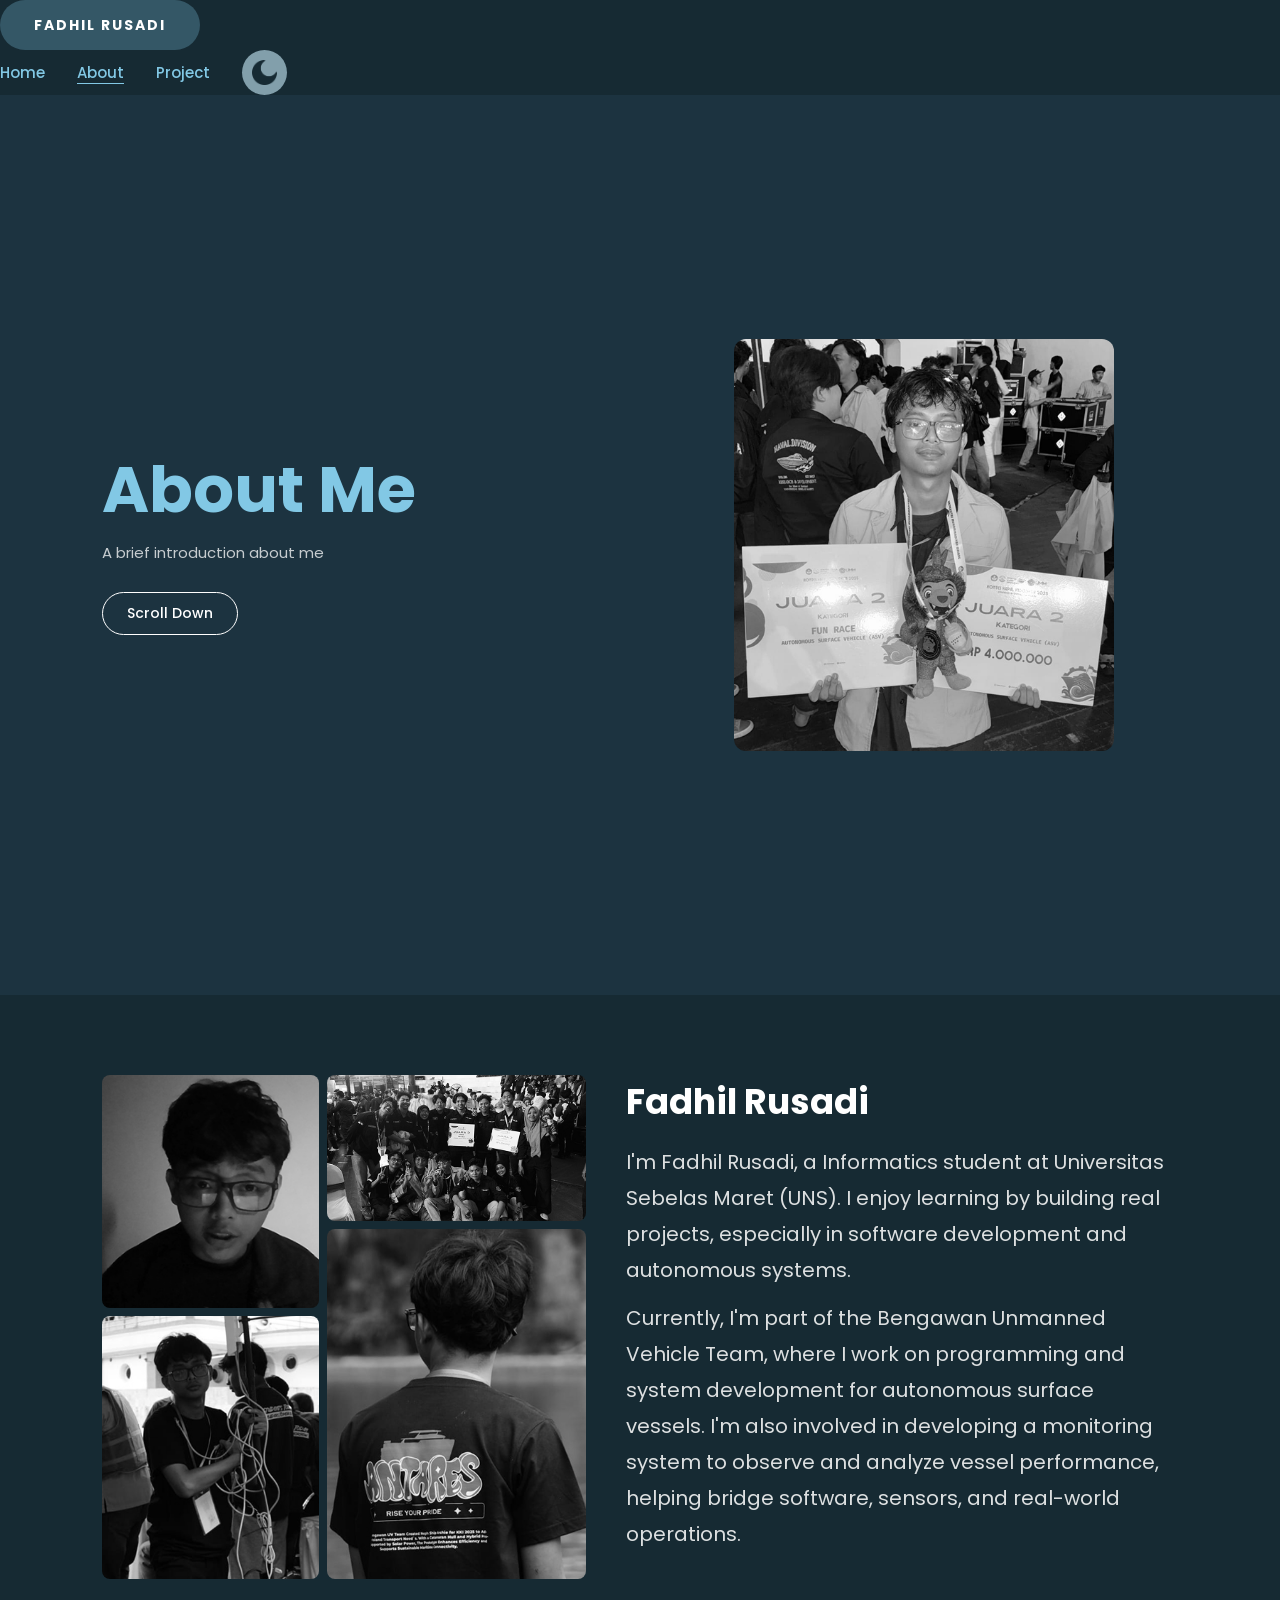
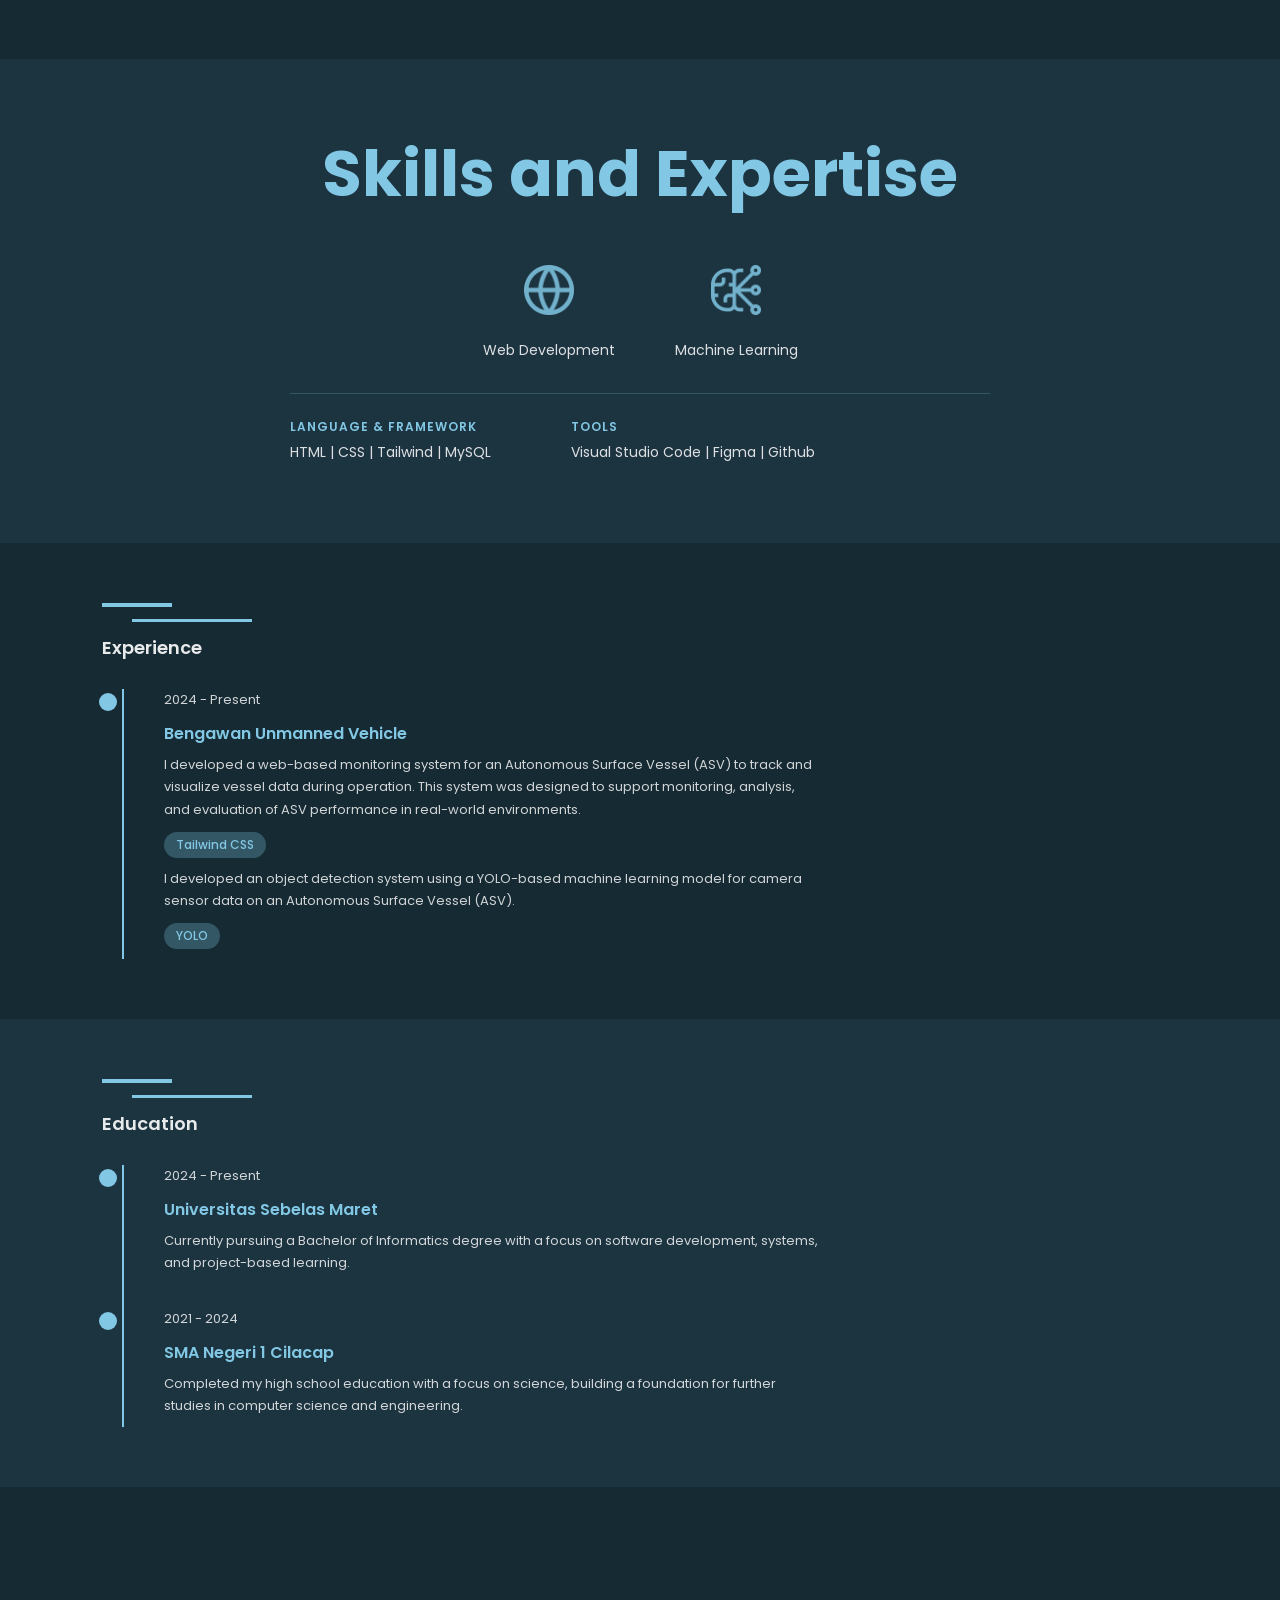
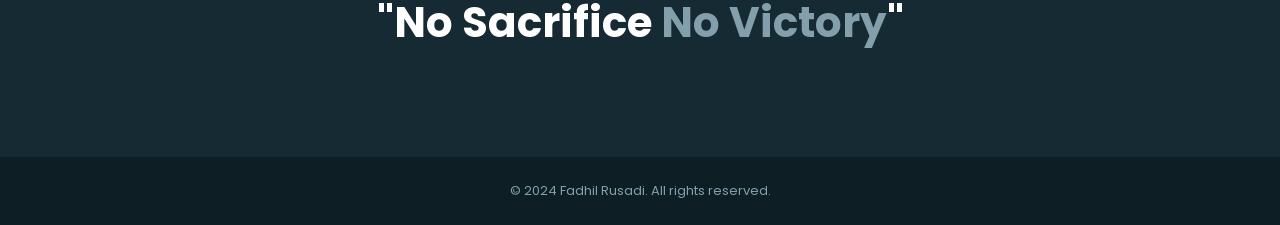
==== about.html @ 30477112 "Update structure and code" ====
<!DOCTYPE html>
<html lang="en">
  <head>
    <meta charset="UTF-8" />
    <meta name="viewport" content="width=device-width, initial-scale=1.0" />
    <title>About - Fadhil Rusadi</title>

    <link rel="preconnect" href="https://fonts.googleapis.com" />
    <link rel="preconnect" href="https://fonts.gstatic.com" crossorigin />
    <link
      href="https://fonts.googleapis.com/css2?family=Poppins:ital,wght@0,100;0,200;0,300;0,400;0,500;0,600;0,700;0,800;0,900&family=Space+Mono:ital,wght@0,400;0,700;1,400;1,700&display=swap"
      rel="stylesheet"
    />
    <link rel="stylesheet" href="css/style.css" />
    <link rel="stylesheet" href="css/about.css" />
  </head>

  <body class="body dark-mode">

    <nav class="nav">
      <div class="identity">
        <div class="field-identity">
          <span class="fadhil">FADHIL RUSADI</span>
        </div>
      </div>
      <div class="nav-right">
        <ul class="nav-links">
          <li><a class="page-link" href="index.html">Home</a></li>
          <li><a class="page-link active" href="about.html">About</a></li>
          <li><a class="page-link" href="project.html">Project</a></li>
        </ul>
        <button class="mode" id="themeToggle">
          <img src="asset/moon.png" alt="toggle theme" width="25px" id="themeIcon" />
        </button>
      </div>
    </nav>

    <section id="about-hero" class="fade-section">
      <div class="about-div">
        <div class="about-word">
          <h2 class="section-title">About Me</h2>
          <div class="section-underline"></div>
          <p class="section-sub">A brief introduction about me</p>
          <a href="#bio" class="btn btn-outline smooth-scroll">Scroll Down</a>
        </div>
        <div class="picture-about">
          <img class="about-img photo-hover" src="asset/fadhil-about.png" alt="Fadhil" />
        </div>
      </div>
    </section>

    <section id="bio" class="fade-section bio-section">
      <div class="bio-grid">
        <div class="bio-photos">
          <div class="bio-col-left">
            <img class="photo-hover bio-photo" src="asset/about-1.png" alt="Fadhil 1" />
            <img class="photo-hover bio-photo" src="asset/about-3.png" alt="Fadhil 3" />
          </div>
          <div class="bio-col-right">
            <img class="photo-hover bio-photo bio-photo-small" src="asset/about-2.png" alt="Fadhil 2" />
            <img class="photo-hover bio-photo bio-photo-large" src="asset/about-4.png" alt="Fadhil 4" />
          </div>
        </div>
        <div class="bio-text">
          <h3 class="bio-name">Fadhil Rusadi</h3>
          <p>
            I'm Fadhil Rusadi, a Informatics student at Universitas Sebelas Maret (UNS).
            I enjoy learning by building real projects, especially in software development
            and autonomous systems.
          </p>
          <p>
            Currently, I'm part of the Bengawan Unmanned Vehicle Team, where I work on
            programming and system development for autonomous surface vessels. I'm also
            involved in developing a monitoring system to observe and analyze vessel
            performance, helping bridge software, sensors, and real-world operations.
          </p>
        </div>
      </div>
    </section>


    <section id="skills" class="fade-section skills-section">
      <h2 class="section-title center">Skills and Expertise</h2>
      <div class="skills-icons">
        <div class="skill-item">
          <span class="skill-icon">
            <img src="asset/web-development.png" alt="web development" width="50px" />
          </span>
          <p>Web Development</p>
        </div>
        <div class="skill-item">
          <span class="skill-icon">
            <img src="asset/machine-learninnng.png" alt="machine learning" width="50px" />
          </span>
          <p>Machine Learning</p>
        </div>
      </div>
      <div class="skills-table">
        <div class="skills-col">
          <p class="skills-label">LANGUAGE &amp; FRAMEWORK</p>
          <p class="skills-value">HTML | CSS | Tailwind | MySQL</p>
        </div>
        <div class="skills-col">
          <p class="skills-label">TOOLS</p>
          <p class="skills-value">Visual Studio Code | Figma | Github</p>
        </div>
      </div>
    </section>

    <section id="experience" class="fade-section timeline-section">
      <div class="timeline-header">
        <div class="timeline-line-1"></div>
        <div class="timeline-line-2"></div>
        <h3 class="timeline-title">Experience</h3>
      </div>
      <div class="timeline">
        <div class="timeline-item">
          <div class="timeline-dot"></div>
          <div class="timeline-content">
            <p class="timeline-date">2024 - Present</p>
            <h4 class="timeline-company">Bengawan Unmanned Vehicle</h4>
            <p>I developed a web-based monitoring system for an Autonomous Surface Vessel (ASV) to track and visualize vessel data during operation. This system was designed to support monitoring, analysis, and evaluation of ASV performance in real-world environments.</p>
            <span class="badge"><a href="https://tailwindcss.com" target="_blank" class="badge-link">Tailwind CSS</a></span>
            <p>I developed an object detection system using a YOLO-based machine learning model for camera sensor data on an Autonomous Surface Vessel (ASV).</p>
            <span class="badge"><a href="https://docs.ultralytics.com" target="_blank" class="badge-link">YOLO</a></span>
          </div>
        </div>
      </div>
    </section>

    <!-- ===== EDUCATION SECTION ===== -->
    <section id="education" class="fade-section timeline-section">
      <div class="timeline-header">
        <div class="timeline-line-1"></div>
        <div class="timeline-line-2"></div>
        <h3 class="timeline-title">Education</h3>
      </div>
      <div class="timeline">
        <div class="timeline-item">
          <div class="timeline-dot"></div>
          <div class="timeline-content">
            <p class="timeline-date">2024 - Present</p>
            <h4 class="timeline-company">Universitas Sebelas Maret</h4>
            <p>Currently pursuing a Bachelor of Informatics degree with a focus on software development, systems, and project-based learning.</p>
          </div>
        </div>
        <div class="timeline-item">
          <div class="timeline-dot"></div>
          <div class="timeline-content">
            <p class="timeline-date">2021 - 2024</p>
            <h4 class="timeline-company">SMA Negeri 1 Cilacap</h4>
            <p>Completed my high school education with a focus on science, building a foundation for further studies in computer science and engineering.</p>
          </div>
        </div>
      </div>
    </section>

    <!-- ===== QUOTE SECTION ===== -->
    <section id="quote" class="fade-section quote-section">
      <h2 class="quote-text">"No Sacrifice <span class="quote-accent">No Victory</span>"</h2>
    </section>

    <!-- ===== FOOTER ===== -->
    <footer class="footer">
      <p>© 2024 Fadhil Rusadi. All rights reserved.</p>
    </footer>

    <!-- jQuery CDN -->
    <script src="https://code.jquery.com/jquery-3.7.1.min.js"></script>
    <!-- Custom JS -->
    <script src="js/main.js"></script>
  </body>
</html>
---- css/style.css ----
* {
  box-sizing: border-box;
  margin: 0;
  padding: 0;
}

body {
  font-family: 'Poppins', sans-serif;
  transition: background-color 0.4s ease, color 0.4s ease;
}

body.dark-mode {
  background-color: #162A33;
  color: #ffffff;
}

body.dark-mode .field-identity { background-color: #345766; }
body.dark-mode .page-link { color: #82C8E5; }
body.dark-mode .page-link.active {
  text-decoration: underline;
  text-underline-offset: 5px;
}
body.dark-mode .mode { background-color: #829FAB; }
body.dark-mode .section-title { color: #82C8E5; }
body.dark-mode .btn-outline { color: #ffffff; border-color: #ffffff; }
body.dark-mode .btn-outline:hover {
  background-color: #345766;
  border-color: #82C8E5;
  color: #82C8E5;
}
body.dark-mode .footer { background-color: #0d1e25; color: #829FAB; }
body.dark-mode .badge { background-color: #345766; color: #82C8E5; }
body.dark-mode .social-link img { filter: invert(1) brightness(2); }
body.dark-mode .section-underline-1 { background-color: #82C8E5; }
body.dark-mode .section-underline-2 { background-color: #82C8E5; }

body.light-mode {
  background-color: #e8e8e8;
  color: #162A33;
}

body.light-mode .field-identity { background-color: #162A33; }
body.light-mode .fadhil { color: #ffffff; }
body.light-mode .page-link { color: #162A33; }
body.light-mode .page-link.active {
  text-decoration: underline;
  text-underline-offset: 5px;
}
body.light-mode .mode { background-color: #345766; }
body.light-mode .section-title { color: #162A33; }
body.light-mode .btn-outline { color: #162A33; border-color: #162A33; }
body.light-mode .btn-outline:hover { background-color: #162A33; color: #ffffff; }
body.light-mode .footer { background-color: #162A33; color: #82C8E5; }
body.light-mode .badge { background-color: #345766; color: #ffffff; }
body.light-mode .section-underline-1 { background-color: #162A33; }
body.light-mode .section-underline-2 { background-color: #162A33; }

/* Naavbar */
?
.nav {
  display: flex;
  width: 100%;
  height: 90px;
  padding: 16px 5%;
  justify-content: space-between;
  align-items: center;
  position: sticky;
  top: 0;
  z-index: 100;
}

.identity {
  display: flex;
  align-items: center;
}

.field-identity {
  display: flex;
  width: 200px;
  height: 50px;
  justify-content: center;
  align-items: center;
  border-radius: 67px;
}

.fadhil {
  color: white;
  font-weight: 700;
  letter-spacing: 2px;
  font-size: 14px;
}

.nav-right {
  display: flex;
  align-items: center;
  gap: 32px;
}

.nav-links {
  display: flex;
  align-items: center;
  list-style: none;
  gap: 32px;
}

.page-link {
  text-decoration: none;
  font-size: 15px;
  font-weight: 500;
  transition: opacity 0.2s;
}

.page-link:hover { opacity: 0.7; }

.mode {
  display: flex;
  border: none;
  width: 45px;
  height: 45px;
  border-radius: 50%;
  justify-content: center;
  align-items: center;
  cursor: pointer;
  transition: transform 0.3s ease;
}

.mode:hover { transform: rotate(20deg); }

/* =============================================
   SHARED SECTION BASE
   ============================================= */
section {
  display: flex;
  min-height: 100vh;
  padding: 80px 8%;
  align-items: center;
}

.section-title {
  font-size: 64px;
  font-weight: 700;
  margin-bottom: 16px;
  line-height: 1.1;
}

.section-title.center { text-align: center; }

.section-underline-1 {
  position: relative;
  width: 220px;
  height: 4px;
  margin-bottom: 20px;
}

.section-underline-2 {
  position: relative;
  width: 190px;
  height: 4px;
  margin-bottom: 20px;
  margin-left: 25%;
}

.section-underline-1::before,
.section-underline-1::after {
  content: '';
  position: absolute;
  height: 3px;
  border-radius: 2px;
}

.section-underline-2::before,
.section-underline-2::after {
  content: '';
  position: absolute;
  height: 3px;
  border-radius: 2px;
}

.section-underline-1::before { width: 100%; top: 0; left: 0; }
.section-underline-1::after { width: 50%; top: 3px; left: 0; }

.section-underline-2::before { width: 100%; top: 0; left: 0; }
.section-underline-2::after { width: 50%; top: 3px; left: 0; }

.section-sub {
  font-size: 15px;
  margin-bottom: 28px;
  opacity: 0.75;
}

/* =============================================
   BUTTONS
   ============================================= */
.btn {
  display: inline-block;
  padding: 10px 24px;
  border-radius: 30px;
  font-size: 14px;
  font-weight: 500;
  text-decoration: none;
  cursor: pointer;
  transition: all 0.3s ease;
}

.btn-outline {
  border: 1.5px solid;
  background-color: transparent;
}

/* =============================================
   PHOTO HOVER EFFECT
   ============================================= */
.photo-hover {
  filter: grayscale(100%);
  transition: filter 0.4s ease, transform 0.3s ease;
  cursor: pointer;
}

.photo-hover:hover,
.photo-hover.colored {
  filter: grayscale(0%);
  transform: scale(1.03);
}

/* =============================================
   BADGE
   ============================================= */
.badge {
  display: inline-block;
  padding: 4px 12px;
  border-radius: 20px;
  font-size: 12px;
  font-weight: 500;
  margin-right: 8px;
  margin-bottom: 10px;
}

.badge-link {
  text-decoration: none;
  color: inherit;
}

.badge-link:hover { text-decoration: underline; }

/* =============================================
   FOOTER
   ============================================= */
.footer {
  text-align: center;
  padding: 24px;
  font-size: 13px;
}

/* =============================================
   FADE SECTION
   ============================================= */
.fade-section {
  opacity: 0;
  transform: translateY(40px);
  transition: opacity 0.7s ease, transform 0.7s ease;
}

.fade-section.visible {
  opacity: 1;
  transform: translateY(0);
}
---- css/about.css ----
body.dark-mode #about-hero  { background-color: #1C3340; }
body.dark-mode #bio         { background-color: #162A33; }
body.dark-mode #skills      { background-color: #1C3340; }
body.dark-mode #experience  { background-color: #162A33; }
body.dark-mode #education   { background-color: #1C3340; }
body.dark-mode #quote       { background-color: #162A33; }

body.light-mode #about-hero { background-color: #d8d8d8; }
body.light-mode #bio        { background-color: #e8e8e8; }
body.light-mode #skills     { background-color: #d8d8d8; }
body.light-mode #experience { background-color: #e8e8e8; }
body.light-mode #education  { background-color: #d8d8d8; }
body.light-mode #quote      { background-color: #e8e8e8; }

body.dark-mode .skills-label  { color: #82C8E5; }
body.dark-mode .bio-name      { color: #ffffff; }
body.dark-mode .timeline-dot  { background-color: #82C8E5; }
body.dark-mode .timeline-line-1 { background-color: #82C8E5; }
body.dark-mode .timeline-line-2 { background-color: #82C8E5; }
body.dark-mode .quote-accent  { color: #829FAB; }

body.light-mode .skills-label { color: #345766; }
body.light-mode .bio-name     { color: #162A33; }
body.light-mode .timeline-dot  { background-color: #162A33; }
body.light-mode .timeline-line-1 { background-color: #162A33; }
body.light-mode .timeline-line-2 { background-color: #162A33; }
body.light-mode .quote-accent { color: #345766; }
body.light-mode .quote-text   { color: #162A33; }

/* About Hero */
.about-div {
  display: flex;
  width: 100%;
  align-items: center;
  justify-content: space-between;
  gap: 60px;
}

.about-word { flex: 1; }

.picture-about {
  flex: 1;
  display: flex;
  justify-content: center;
}

.about-img {
  width: 100%;
  max-width: 380px;
  border-radius: 12px;
  object-fit: cover;
}

/* Bio Section */
.bio-section {
  min-height: auto;
  padding: 80px 8%;
}

.bio-grid {
  display: flex;
  gap: 40px;
  align-items: stretch;
  width: 100%;
  min-height: 420px;
}

.bio-photos {
  display: flex;
  gap: 8px;
  width: 45%;
  min-height: 420px;
}

.bio-col-left {
  display: flex;
  flex-direction: column;
  gap: 8px;
  flex: 1;
}

.bio-col-right {
  display: flex;
  flex-direction: column;
  gap: 8px;
  flex: 1.2;
}

.bio-photo {
  width: 100%;
  object-fit: cover;
  border-radius: 8px;
}

.bio-col-left .bio-photo { flex: 1; }

.bio-photo-small { flex: 0.6; }
.bio-photo-large { flex: 1.4; }

.bio-text { flex: 1; }

.bio-name {
  font-size: 35px;
  font-weight: 700;
  margin-bottom: 16px;
}

.bio-text p {
  font-size: 20px;
  line-height: 1.8;
  margin-bottom: 12px;
  opacity: 0.85;
}

/* Skills Section */
.skills-section {
  min-height: auto;
  padding: 80px 8%;
  flex-direction: column;
}

.skills-icons {
  display: flex;
  gap: 60px;
  justify-content: center;
  margin: 40px 0 32px;
}

.skill-item {
  display: flex;
  flex-direction: column;
  align-items: center;
  gap: 10px;
  font-size: 14px;
  opacity: 0.85;
}

.skill-icon { font-size: 36px; }

.skills-table {
  display: flex;
  gap: 80px;
  width: 100%;
  max-width: 700px;
  padding-top: 24px;
  border-top: 1.5px solid #345766;
}

.skills-label {
  font-size: 12px;
  font-weight: 600;
  letter-spacing: 1px;
  margin-bottom: 6px;
}

.skills-value {
  font-size: 14px;
  opacity: 0.85;
}

/* Timeline Section */
.timeline-section {
  min-height: auto;
  padding: 60px 8%;
  flex-direction: column;
  align-items: flex-start;
}

.timeline-header {
  display: flex;
  flex-direction: column;
  align-items: flex-start;
  gap: 12px;
  margin-bottom: 28px;
}

.timeline-line-1 {
  width: 70px;
  height: 4px;
}

.timeline-line-2 {
  width: 120px;
  height: 3px;
  margin-left: 30px;
}

.timeline-title {
  font-size: 18px;
  font-weight: 600;
  opacity: 0.9;
}

.timeline {
  display: flex;
  flex-direction: column;
  gap: 24px;
  padding-left: 8px;
  border-left: 2px solid #82C8E5;
  margin-left: 20px;
  width: 100%;
  max-width: 700px;
}

body.light-mode .timeline {
  border-left-color: #345766;
}

.timeline-item {
  position: relative;
  padding-left: 32px;
}

.timeline-dot {
  position: absolute;
  left: -33px;
  top: 4px;
  width: 18px;
  height: 18px;
  border-radius: 50%;
}

.timeline-date {
  font-size: 13px;
  opacity: 0.6;
  margin-bottom: 6px;
}

.timeline-company {
  font-size: 16px;
  font-weight: 600;
  margin-bottom: 8px;
  color: #82C8E5;
}


body.light-mode .timeline-company { color: #345766; }

.timeline-content p {
  font-size: 13px;
  line-height: 1.7;
  opacity: 0.8;
  margin-bottom: 10px;
}

.quote-section {
  min-height: 30vh;
  padding: 60px 8%;
  justify-content: center;
}

.quote-text {
  font-size: 42px;
  font-weight: 700;
  text-align: center;
}
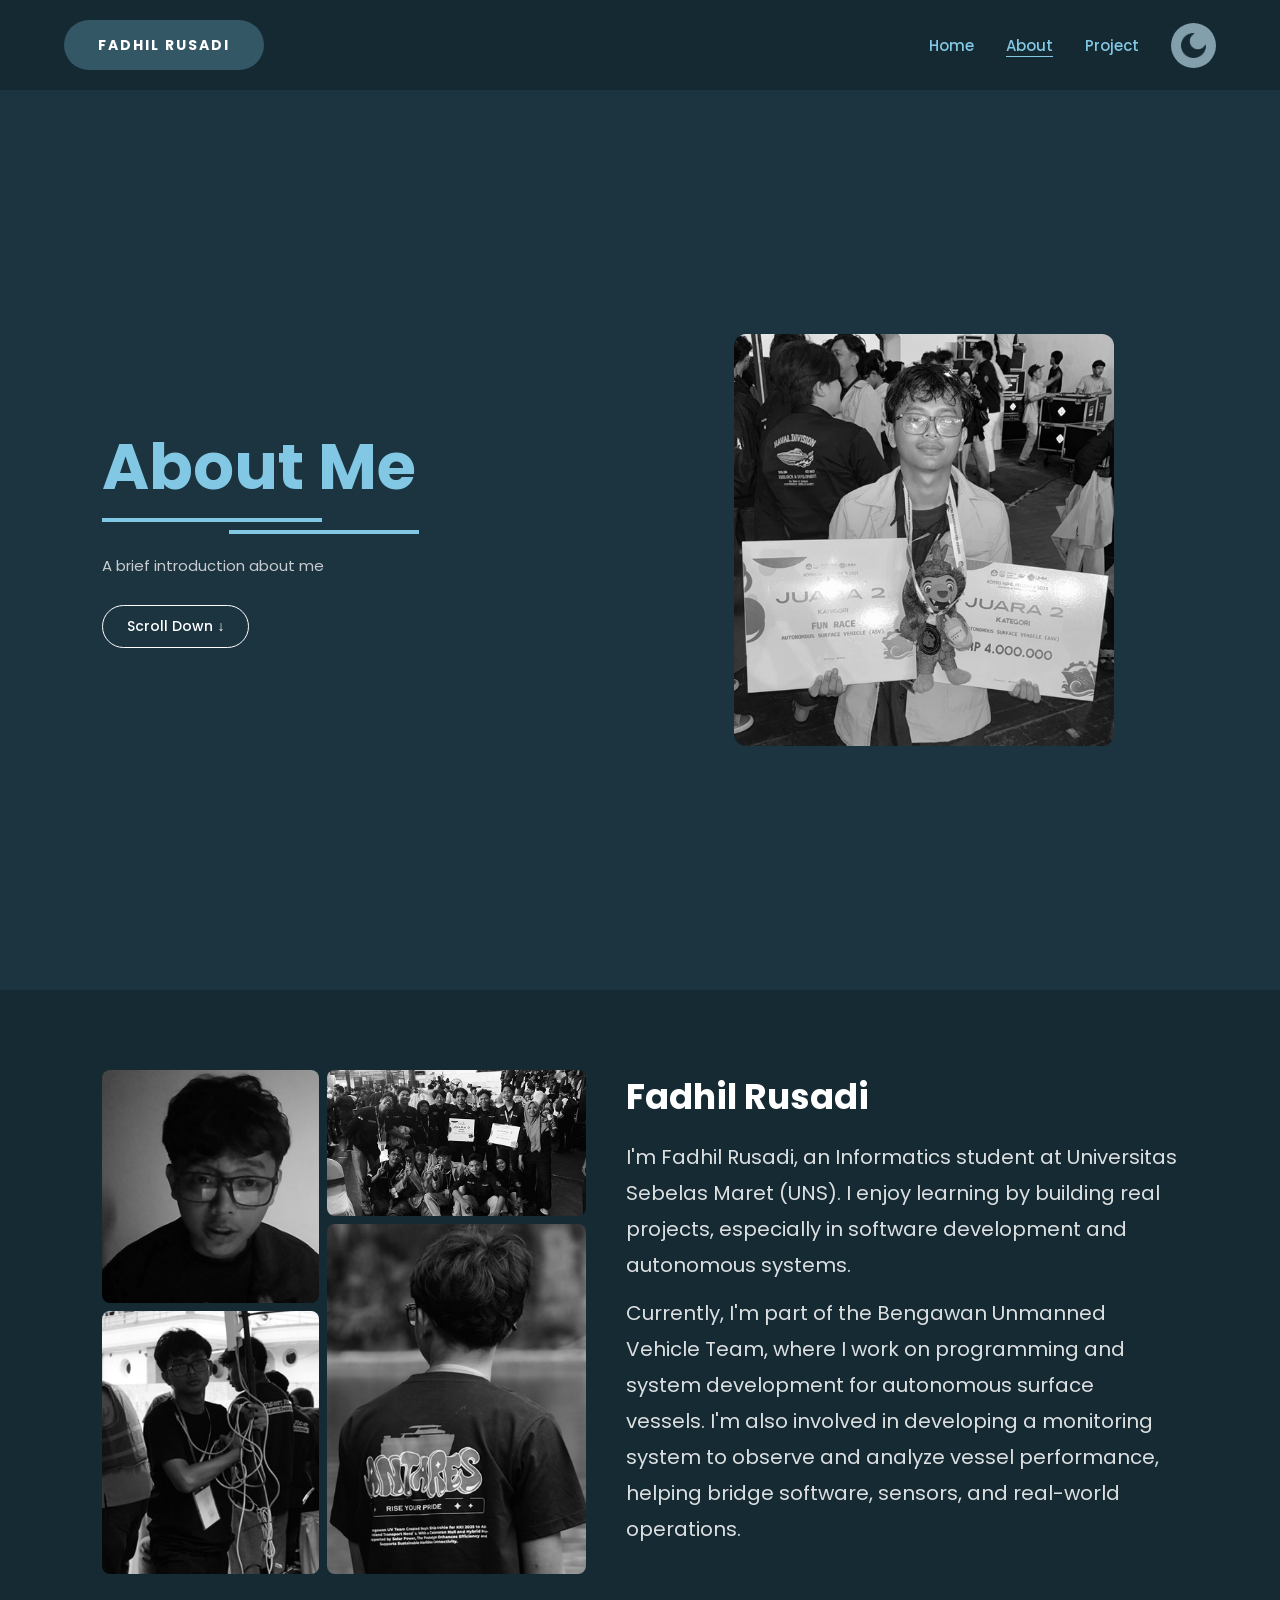
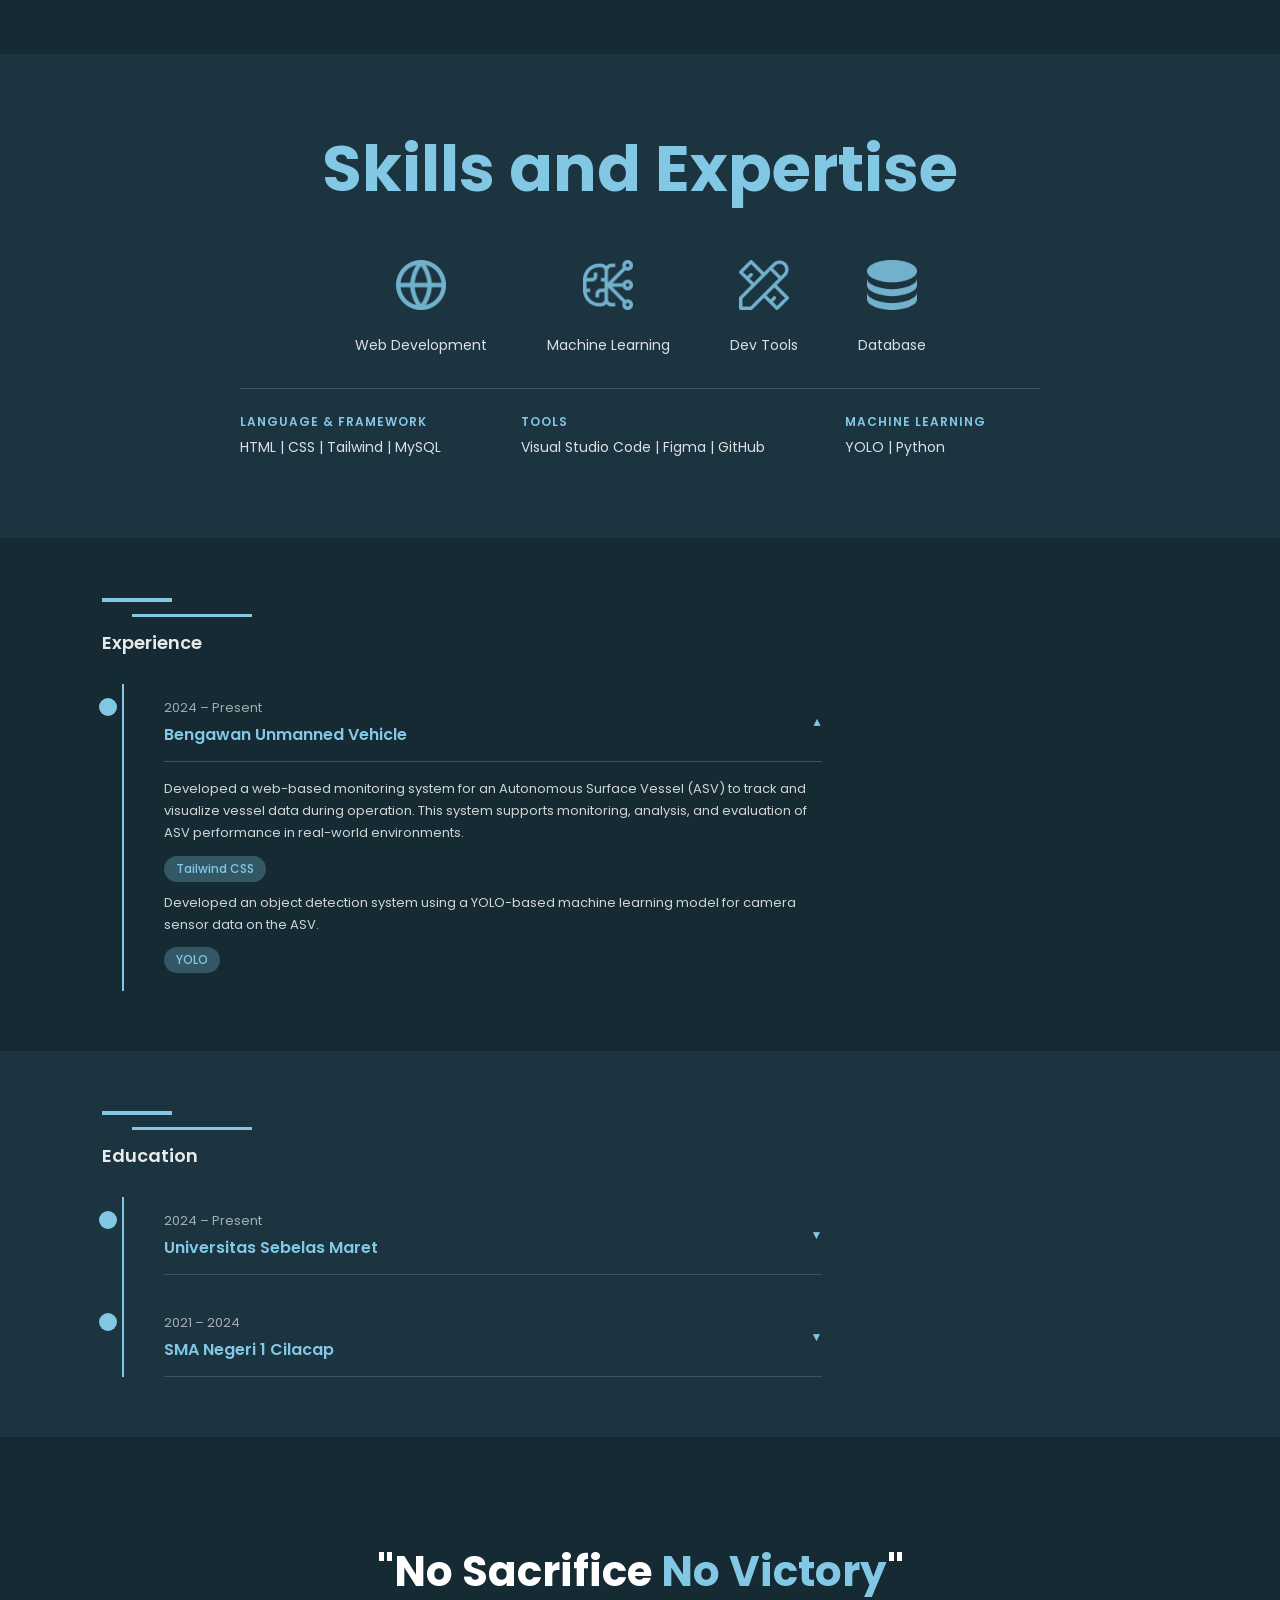
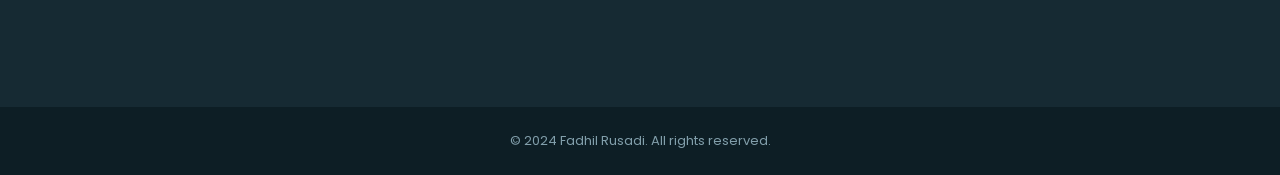
==== commit fc6c998f: "Update About Me" ====
--- a/about.html
+++ b/about.html
@@ -17,6 +17,7 @@
 
   <body class="body dark-mode">
 
+    <!-- NavBar -->
     <nav class="nav">
       <div class="identity">
         <div class="field-identity">
@@ -35,13 +36,18 @@
       </div>
     </nav>
 
+    <!-- Button Back to Top -->
+    <button id="backToTop" title="Back to top" aria-label="Back to top">↑</button>
+
+    <!-- About Hero Section -->
     <section id="about-hero" class="fade-section">
       <div class="about-div">
         <div class="about-word">
           <h2 class="section-title">About Me</h2>
-          <div class="section-underline"></div>
+          <div class="section-underline-1"></div>
+          <div class="section-underline-2"></div>
           <p class="section-sub">A brief introduction about me</p>
-          <a href="#bio" class="btn btn-outline smooth-scroll">Scroll Down</a>
+          <a href="#bio" class="btn btn-outline smooth-scroll">Scroll Down ↓</a>
         </div>
         <div class="picture-about">
           <img class="about-img photo-hover" src="asset/fadhil-about.png" alt="Fadhil" />
@@ -49,6 +55,7 @@
       </div>
     </section>
 
+    <!-- Bio Section -->
     <section id="bio" class="fade-section bio-section">
       <div class="bio-grid">
         <div class="bio-photos">
@@ -64,7 +71,7 @@
         <div class="bio-text">
           <h3 class="bio-name">Fadhil Rusadi</h3>
           <p>
-            I'm Fadhil Rusadi, a Informatics student at Universitas Sebelas Maret (UNS).
+            I'm Fadhil Rusadi, an Informatics student at Universitas Sebelas Maret (UNS).
             I enjoy learning by building real projects, especially in software development
             and autonomous systems.
           </p>
@@ -78,21 +85,33 @@
       </div>
     </section>
 
-
+    <!-- Skills Section -->
     <section id="skills" class="fade-section skills-section">
       <h2 class="section-title center">Skills and Expertise</h2>
       <div class="skills-icons">
         <div class="skill-item">
           <span class="skill-icon">
-            <img src="asset/web-development.png" alt="web development" width="50px" />
+            <img src="asset/web-development.png" alt="web development" width="50px" id="web" />
           </span>
           <p>Web Development</p>
         </div>
         <div class="skill-item">
           <span class="skill-icon">
-            <img src="asset/machine-learninnng.png" alt="machine learning" width="50px" />
+            <img src="asset/machine-learning.png" alt="machine learning" width="50px" id="ml" />
           </span>
           <p>Machine Learning</p>
+        </div>
+        <div class="skill-item">
+          <span class="skill-icon">
+            <img src="asset/tools-dark.png" alt="tools" width="50px" id="tools" />
+          </span>
+          <p>Dev Tools</p>
+        </div>
+        <div class="skill-item">
+          <span class="skill-icon">
+            <img src="asset/database-dark.png" alt="database" width="50px" id="database" />
+          </span>
+          <p>Database</p>
         </div>
       </div>
       <div class="skills-table">
@@ -102,11 +121,16 @@
         </div>
         <div class="skills-col">
           <p class="skills-label">TOOLS</p>
-          <p class="skills-value">Visual Studio Code | Figma | Github</p>
-        </div>
-      </div>
-    </section>
-
+          <p class="skills-value">Visual Studio Code | Figma | GitHub</p>
+        </div>
+        <div class="skills-col">
+          <p class="skills-label">MACHINE LEARNING</p>
+          <p class="skills-value">YOLO | Python</p>
+        </div>
+      </div>
+    </section>
+
+    <!-- Experience Section -->
     <section id="experience" class="fade-section timeline-section">
       <div class="timeline-header">
         <div class="timeline-line-1"></div>
@@ -114,21 +138,27 @@
         <h3 class="timeline-title">Experience</h3>
       </div>
       <div class="timeline">
-        <div class="timeline-item">
+        <!-- Accordion Item -->
+        <div class="timeline-item accordion-item">
           <div class="timeline-dot"></div>
-          <div class="timeline-content">
-            <p class="timeline-date">2024 - Present</p>
-            <h4 class="timeline-company">Bengawan Unmanned Vehicle</h4>
-            <p>I developed a web-based monitoring system for an Autonomous Surface Vessel (ASV) to track and visualize vessel data during operation. This system was designed to support monitoring, analysis, and evaluation of ASV performance in real-world environments.</p>
+          <div class="accordion-header">
+            <div>
+              <p class="timeline-date">2024 – Present</p>
+              <h4 class="timeline-company">Bengawan Unmanned Vehicle</h4>
+            </div>
+            <span class="accordion-arrow">▼</span>
+          </div>
+          <div class="accordion-body">
+            <p>Developed a web-based monitoring system for an Autonomous Surface Vessel (ASV) to track and visualize vessel data during operation. This system supports monitoring, analysis, and evaluation of ASV performance in real-world environments.</p>
             <span class="badge"><a href="https://tailwindcss.com" target="_blank" class="badge-link">Tailwind CSS</a></span>
-            <p>I developed an object detection system using a YOLO-based machine learning model for camera sensor data on an Autonomous Surface Vessel (ASV).</p>
+            <p>Developed an object detection system using a YOLO-based machine learning model for camera sensor data on the ASV.</p>
             <span class="badge"><a href="https://docs.ultralytics.com" target="_blank" class="badge-link">YOLO</a></span>
           </div>
         </div>
       </div>
     </section>
 
-    <!-- ===== EDUCATION SECTION ===== -->
+    <!-- Education Section -->
     <section id="education" class="fade-section timeline-section">
       <div class="timeline-header">
         <div class="timeline-line-1"></div>
@@ -136,38 +166,46 @@
         <h3 class="timeline-title">Education</h3>
       </div>
       <div class="timeline">
-        <div class="timeline-item">
+        <div class="timeline-item accordion-item">
           <div class="timeline-dot"></div>
-          <div class="timeline-content">
-            <p class="timeline-date">2024 - Present</p>
-            <h4 class="timeline-company">Universitas Sebelas Maret</h4>
+          <div class="accordion-header">
+            <div>
+              <p class="timeline-date">2024 – Present</p>
+              <h4 class="timeline-company">Universitas Sebelas Maret</h4>
+            </div>
+            <span class="accordion-arrow">▼</span>
+          </div>
+          <div class="accordion-body">
             <p>Currently pursuing a Bachelor of Informatics degree with a focus on software development, systems, and project-based learning.</p>
           </div>
         </div>
-        <div class="timeline-item">
+        <div class="timeline-item accordion-item">
           <div class="timeline-dot"></div>
-          <div class="timeline-content">
-            <p class="timeline-date">2021 - 2024</p>
-            <h4 class="timeline-company">SMA Negeri 1 Cilacap</h4>
-            <p>Completed my high school education with a focus on science, building a foundation for further studies in computer science and engineering.</p>
-          </div>
-        </div>
-      </div>
-    </section>
-
-    <!-- ===== QUOTE SECTION ===== -->
+          <div class="accordion-header">
+            <div>
+              <p class="timeline-date">2021 – 2024</p>
+              <h4 class="timeline-company">SMA Negeri 1 Cilacap</h4>
+            </div>
+            <span class="accordion-arrow">▼</span>
+          </div>
+          <div class="accordion-body">
+            <p>Completed high school with a focus on science, building a foundation for further studies in computer science and engineering.</p>
+          </div>
+        </div>
+      </div>
+    </section>
+
+    <!-- Quote Section -->
     <section id="quote" class="fade-section quote-section">
       <h2 class="quote-text">"No Sacrifice <span class="quote-accent">No Victory</span>"</h2>
     </section>
 
-    <!-- ===== FOOTER ===== -->
+    <!-- Footer -->
     <footer class="footer">
       <p>© 2024 Fadhil Rusadi. All rights reserved.</p>
     </footer>
 
-    <!-- jQuery CDN -->
     <script src="https://code.jquery.com/jquery-3.7.1.min.js"></script>
-    <!-- Custom JS -->
     <script src="js/main.js"></script>
   </body>
 </html>
--- a/css/style.css
+++ b/css/style.css
@@ -14,49 +14,48 @@
   color: #ffffff;
 }
 
-body.dark-mode .field-identity { background-color: #345766; }
-body.dark-mode .page-link { color: #82C8E5; }
-body.dark-mode .page-link.active {
+body.dark-mode .field-identity    { background-color: #345766; }
+body.dark-mode .page-link         { color: #82C8E5; }
+body.dark-mode .page-link.active  {
   text-decoration: underline;
   text-underline-offset: 5px;
 }
-body.dark-mode .mode { background-color: #829FAB; }
-body.dark-mode .section-title { color: #82C8E5; }
-body.dark-mode .btn-outline { color: #ffffff; border-color: #ffffff; }
-body.dark-mode .btn-outline:hover {
-  background-color: #345766;
-  border-color: #82C8E5;
-  color: #82C8E5;
-}
-body.dark-mode .footer { background-color: #0d1e25; color: #829FAB; }
-body.dark-mode .badge { background-color: #345766; color: #82C8E5; }
-body.dark-mode .social-link img { filter: invert(1) brightness(2); }
+body.dark-mode .mode              { background-color: #829FAB; }
+body.dark-mode .section-title     { color: #82C8E5; }
+body.dark-mode .btn-outline       { color: #ffffff; border-color: #ffffff; }
+body.dark-mode .btn-outline:hover { background-color: #345766; border-color: #82C8E5; color: #82C8E5; }
+body.dark-mode .footer            { background-color: #0d1e25; color: #829FAB; }
+body.dark-mode .badge             { background-color: #345766; color: #82C8E5; }
+body.dark-mode .social-link img   { filter: invert(1) brightness(2); }
 body.dark-mode .section-underline-1 { background-color: #82C8E5; }
 body.dark-mode .section-underline-2 { background-color: #82C8E5; }
+body.dark-mode #backToTop         { background-color: #345766; color: #82C8E5; border-color: #82C8E5; }
 
 body.light-mode {
   background-color: #e8e8e8;
   color: #162A33;
 }
 
-body.light-mode .field-identity { background-color: #162A33; }
-body.light-mode .fadhil { color: #ffffff; }
-body.light-mode .page-link { color: #162A33; }
-body.light-mode .page-link.active {
+body.light-mode .field-identity    { background-color: #162A33; }
+body.light-mode .fadhil            { color: #ffffff; }
+body.light-mode .page-link         { color: #162A33; }
+body.light-mode .page-link.active  {
   text-decoration: underline;
   text-underline-offset: 5px;
 }
-body.light-mode .mode { background-color: #345766; }
-body.light-mode .section-title { color: #162A33; }
-body.light-mode .btn-outline { color: #162A33; border-color: #162A33; }
+body.light-mode .mode              { background-color: #345766; }
+body.light-mode .section-title     { color: #162A33; }
+body.light-mode .btn-outline       { color: #162A33; border-color: #162A33; }
 body.light-mode .btn-outline:hover { background-color: #162A33; color: #ffffff; }
-body.light-mode .footer { background-color: #162A33; color: #82C8E5; }
-body.light-mode .badge { background-color: #345766; color: #ffffff; }
+body.light-mode .footer            { background-color: #162A33; color: #82C8E5; }
+body.light-mode .badge             { background-color: #345766; color: #ffffff; }
 body.light-mode .section-underline-1 { background-color: #162A33; }
 body.light-mode .section-underline-2 { background-color: #162A33; }
-
-/* Naavbar */
-?
+body.light-mode #backToTop         { background-color: #162A33; color: #82C8E5; border-color: #82C8E5; }
+
+/* =============================================
+   NAVBAR
+   ============================================= */
 .nav {
   display: flex;
   width: 100%;
@@ -68,6 +67,9 @@
   top: 0;
   z-index: 100;
 }
+
+body.dark-mode .nav { background-color: rgba(22, 42, 51, 0.95); backdrop-filter: blur(8px); }
+body.light-mode .nav { background-color: rgba(232, 232, 232, 0.95); backdrop-filter: blur(8px); }
 
 .identity {
   display: flex;
@@ -126,9 +128,6 @@
 
 .mode:hover { transform: rotate(20deg); }
 
-/* =============================================
-   SHARED SECTION BASE
-   ============================================= */
 section {
   display: flex;
   min-height: 100vh;
@@ -146,51 +145,24 @@
 .section-title.center { text-align: center; }
 
 .section-underline-1 {
-  position: relative;
   width: 220px;
   height: 4px;
-  margin-bottom: 20px;
+  margin-bottom: 8px;
 }
 
 .section-underline-2 {
-  position: relative;
   width: 190px;
   height: 4px;
   margin-bottom: 20px;
   margin-left: 25%;
 }
 
-.section-underline-1::before,
-.section-underline-1::after {
-  content: '';
-  position: absolute;
-  height: 3px;
-  border-radius: 2px;
-}
-
-.section-underline-2::before,
-.section-underline-2::after {
-  content: '';
-  position: absolute;
-  height: 3px;
-  border-radius: 2px;
-}
-
-.section-underline-1::before { width: 100%; top: 0; left: 0; }
-.section-underline-1::after { width: 50%; top: 3px; left: 0; }
-
-.section-underline-2::before { width: 100%; top: 0; left: 0; }
-.section-underline-2::after { width: 50%; top: 3px; left: 0; }
-
 .section-sub {
   font-size: 15px;
   margin-bottom: 28px;
   opacity: 0.75;
 }
 
-/* =============================================
-   BUTTONS
-   ============================================= */
 .btn {
   display: inline-block;
   padding: 10px 24px;
@@ -207,9 +179,6 @@
   background-color: transparent;
 }
 
-/* =============================================
-   PHOTO HOVER EFFECT
-   ============================================= */
 .photo-hover {
   filter: grayscale(100%);
   transition: filter 0.4s ease, transform 0.3s ease;
@@ -222,9 +191,6 @@
   transform: scale(1.03);
 }
 
-/* =============================================
-   BADGE
-   ============================================= */
 .badge {
   display: inline-block;
   padding: 4px 12px;
@@ -242,18 +208,12 @@
 
 .badge-link:hover { text-decoration: underline; }
 
-/* =============================================
-   FOOTER
-   ============================================= */
 .footer {
   text-align: center;
   padding: 24px;
   font-size: 13px;
 }
 
-/* =============================================
-   FADE SECTION
-   ============================================= */
 .fade-section {
   opacity: 0;
   transform: translateY(40px);
@@ -263,4 +223,23 @@
 .fade-section.visible {
   opacity: 1;
   transform: translateY(0);
-}+}
+
+#backToTop {
+  display: none;
+  position: fixed;
+  bottom: 36px;
+  right: 36px;
+  width: 48px;
+  height: 48px;
+  border-radius: 50%;
+  border: 1.5px solid;
+  font-size: 18px;
+  font-weight: 700;
+  cursor: pointer;
+  z-index: 999;
+  transition: transform 0.2s ease, opacity 0.3s ease;
+  background: transparent;
+}
+
+#backToTop:hover { transform: scale(1.15); }
--- a/css/about.css
+++ b/css/about.css
@@ -1,3 +1,8 @@
+/* =============================================
+   ABOUT.CSS - Khusus about.html
+   ============================================= */
+
+/* Section backgrounds */
 body.dark-mode #about-hero  { background-color: #1C3340; }
 body.dark-mode #bio         { background-color: #162A33; }
 body.dark-mode #skills      { background-color: #1C3340; }
@@ -12,22 +17,29 @@
 body.light-mode #education  { background-color: #d8d8d8; }
 body.light-mode #quote      { background-color: #e8e8e8; }
 
-body.dark-mode .skills-label  { color: #82C8E5; }
-body.dark-mode .bio-name      { color: #ffffff; }
-body.dark-mode .timeline-dot  { background-color: #82C8E5; }
-body.dark-mode .timeline-line-1 { background-color: #82C8E5; }
-body.dark-mode .timeline-line-2 { background-color: #82C8E5; }
-body.dark-mode .quote-accent  { color: #829FAB; }
-
-body.light-mode .skills-label { color: #345766; }
-body.light-mode .bio-name     { color: #162A33; }
-body.light-mode .timeline-dot  { background-color: #162A33; }
-body.light-mode .timeline-line-1 { background-color: #162A33; }
-body.light-mode .timeline-line-2 { background-color: #162A33; }
-body.light-mode .quote-accent { color: #345766; }
-body.light-mode .quote-text   { color: #162A33; }
-
-/* About Hero */
+/* Component colors by theme */
+body.dark-mode .bio-name          { color: #ffffff; }
+body.dark-mode .timeline-dot      { background-color: #82C8E5; }
+body.dark-mode .timeline-line-1,
+body.dark-mode .timeline-line-2   { background-color: #82C8E5; }
+body.dark-mode .quote-accent      { color: #82C8E5; }
+body.dark-mode .accordion-header  { border-color: #345766; }
+body.dark-mode .accordion-arrow   { color: #82C8E5; }
+body.dark-mode .skills-label      { color: #82C8E5; }
+
+body.light-mode .bio-name          { color: #162A33; }
+body.light-mode .timeline-dot      { background-color: #162A33; }
+body.light-mode .timeline-line-1,
+body.light-mode .timeline-line-2   { background-color: #162A33; }
+body.light-mode .quote-accent      { color: #345766; }
+body.light-mode .quote-text        { color: #162A33; }
+body.light-mode .timeline          { border-left-color: #345766; }
+body.light-mode .timeline-company  { color: #345766; }
+body.light-mode .accordion-header  { border-color: #c8c8c8; }
+body.light-mode .accordion-arrow   { color: #345766; }
+body.light-mode .skills-label      { color: #345766; }
+
+/* ===== ABOUT HERO ===== */
 .about-div {
   display: flex;
   width: 100%;
@@ -51,7 +63,7 @@
   object-fit: cover;
 }
 
-/* Bio Section */
+/* ===== BIO SECTION ===== */
 .bio-section {
   min-height: auto;
   padding: 80px 8%;
@@ -93,7 +105,6 @@
 }
 
 .bio-col-left .bio-photo { flex: 1; }
-
 .bio-photo-small { flex: 0.6; }
 .bio-photo-large { flex: 1.4; }
 
@@ -112,7 +123,7 @@
   opacity: 0.85;
 }
 
-/* Skills Section */
+/* ===== SKILLS SECTION ===== */
 .skills-section {
   min-height: auto;
   padding: 80px 8%;
@@ -124,6 +135,7 @@
   gap: 60px;
   justify-content: center;
   margin: 40px 0 32px;
+  flex-wrap: wrap;
 }
 
 .skill-item {
@@ -141,10 +153,13 @@
   display: flex;
   gap: 80px;
   width: 100%;
-  max-width: 700px;
+  max-width: 800px;
   padding-top: 24px;
   border-top: 1.5px solid #345766;
-}
+  flex-wrap: wrap;
+}
+
+body.light-mode .skills-table { border-top-color: #c0c0c0; }
 
 .skills-label {
   font-size: 12px;
@@ -158,7 +173,7 @@
   opacity: 0.85;
 }
 
-/* Timeline Section */
+/* ===== TIMELINE / EXPERIENCE / EDUCATION ===== */
 .timeline-section {
   min-height: auto;
   padding: 60px 8%;
@@ -202,10 +217,6 @@
   max-width: 700px;
 }
 
-body.light-mode .timeline {
-  border-left-color: #345766;
-}
-
 .timeline-item {
   position: relative;
   padding-left: 32px;
@@ -214,7 +225,7 @@
 .timeline-dot {
   position: absolute;
   left: -33px;
-  top: 4px;
+  top: 14px;
   width: 18px;
   height: 18px;
   border-radius: 50%;
@@ -223,18 +234,14 @@
 .timeline-date {
   font-size: 13px;
   opacity: 0.6;
-  margin-bottom: 6px;
+  margin-bottom: 4px;
 }
 
 .timeline-company {
   font-size: 16px;
   font-weight: 600;
-  margin-bottom: 8px;
   color: #82C8E5;
 }
-
-
-body.light-mode .timeline-company { color: #345766; }
 
 .timeline-content p {
   font-size: 13px;
@@ -243,6 +250,42 @@
   margin-bottom: 10px;
 }
 
+/* ===== ACCORDION ===== */
+.accordion-header {
+  display: flex;
+  align-items: center;
+  justify-content: space-between;
+  padding: 14px 0;
+  border-bottom: 1px solid;
+  cursor: pointer;
+  user-select: none;
+  transition: opacity 0.2s;
+}
+
+.accordion-header:hover { opacity: 0.8; }
+
+.accordion-arrow {
+  font-size: 12px;
+  transition: transform 0.3s ease;
+}
+
+.accordion-item.open .accordion-arrow {
+  transform: rotate(180deg);
+}
+
+.accordion-body {
+  display: none;
+  padding: 16px 0 8px;
+}
+
+.accordion-body p {
+  font-size: 13px;
+  line-height: 1.7;
+  opacity: 0.8;
+  margin-bottom: 10px;
+}
+
+/* ===== QUOTE SECTION ===== */
 .quote-section {
   min-height: 30vh;
   padding: 60px 8%;
